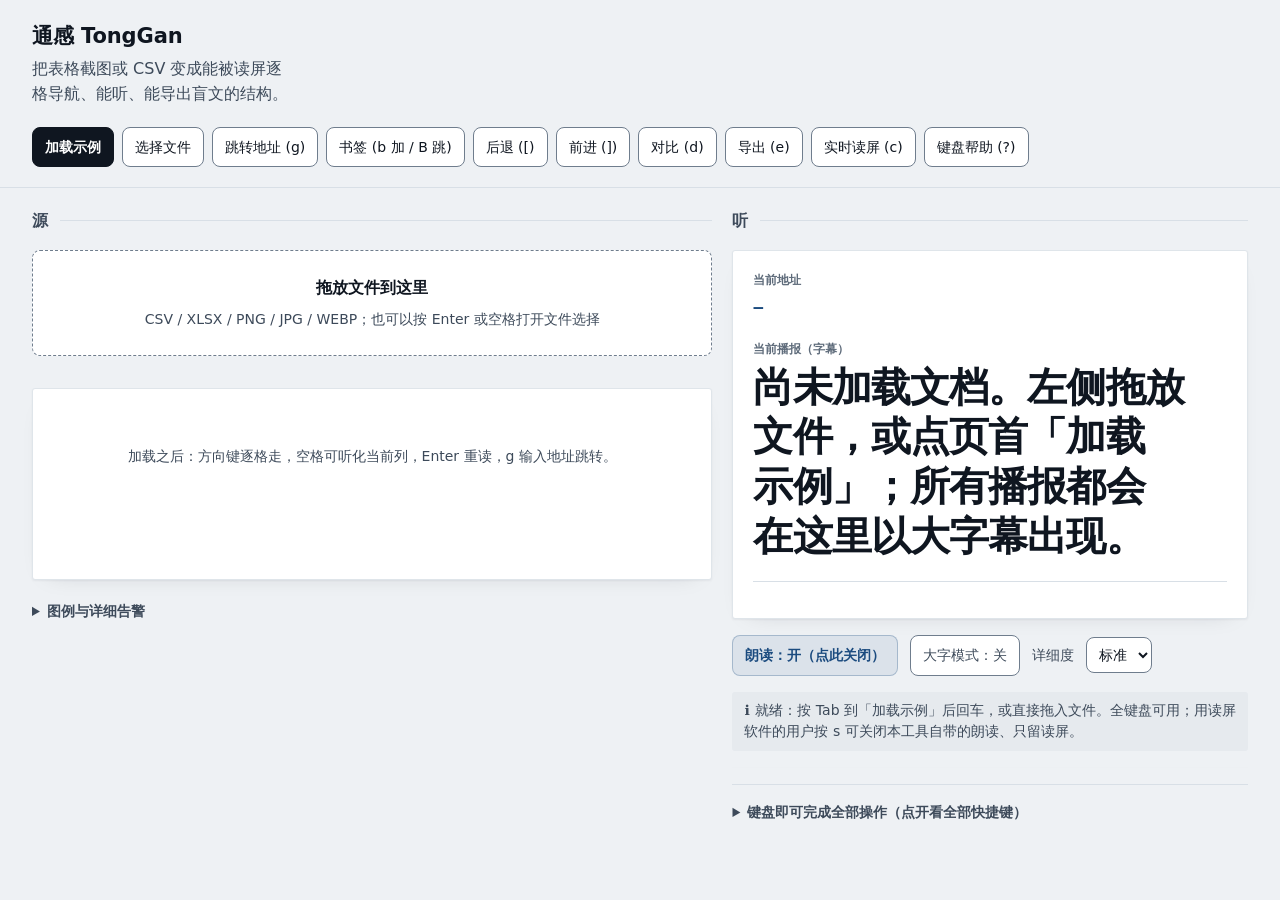
==== index.html @ d9f2e625 "Upgrade TongGan: find, frame guard, braille width, CSV, rate, scanned-PDF OCR" ====
<!doctype html>
<!-- translate="no"：界面文案是产品语言的一部分，机翻会毁掉「表头」「值」这些术语，
     而且浏览器翻译条会挡住界面（录屏时尤其明显）。这是刻意的决定，不是疏忽。 -->
<html lang="zh-CN" translate="no">
  <head>
    <meta charset="utf-8" />
    <meta name="viewport" content="width=device-width, initial-scale=1" />
    <title>通感 TongGan — 非文本信息的无障碍引擎</title>
    <meta
      name="description"
      content="一张表格截图进去，一个能被读屏逐格导航、能听、能导出盲文的结构化表格出来。"
    />
    <!-- PWA：可安装 + 离线。manifest 与图标都在 public/ 下（构建时被原样复制到 dist 根），
         相对路径 "./" 在子路径托管下也对。manifest 里不引用任何外部 URL：装到桌面后
         断网也要能画出图标。离线能力的诚实边界（dev 下 SW 不生效、首次访问必须联网一次、
         能否安装取决于浏览器支持）写在 public/manifest.webmanifest 的 _boundary 与
         src/app/offline.ts 顶部。 -->
    <link rel="manifest" href="./manifest.webmanifest" />
    <link rel="icon" href="./icon.svg" type="image/svg+xml" />
    <meta name="theme-color" content="#0b1020" />
    <script type="module" crossorigin src="./assets/index-C-oqIFwq.js"></script>
    <link rel="stylesheet" crossorigin href="./assets/index-DS9nClXr.css">
  </head>
  <body>
    <!-- 跳过链接由应用自己注入（带焦点管理与 data-testid）；
         这里不再放一份静态的，否则页面上会出现两个一样的「跳到主内容」。 -->
    <!-- 挂载点保持「裸 div」：不给它 aria-label。产品名已由页眉里的 <h1>通感 TongGan</h1>
         承担（在 banner landmark 内），而给一个普通 div 起名字会让 axe 的 region 规则
         判定「有一块被命名的内容不在任何 landmark 里」——实测这是全站唯一一条该规则违规。
         页面名由 <title> 提供，二者都不缺。 -->
    <div id="app">
      <noscript>本工具需要 JavaScript 才能运行。</noscript>
    </div>
  </body>
</html>
---- assets/index-DS9nClXr.css ----
:root{color-scheme:light dark;--paper: #eef1f4;--sheet: #ffffff;--sheet-edge: #dfe5ea;--sunken: #e6eaee;--ink: #0f1620;--ink-2: #3d4a5a;--ink-3: #5f6c7b;--ink-invert: #ffffff;--rule: #d8dfe6;--rule-2: #6f7d8d;--cursor: #1b4b7f;--cursor-on: #ffffff;--cursor-wash: rgba(27, 75, 127, .085);--cursor-edge: rgba(27, 75, 127, .28);--ok: #2e6a4e;--warn: #8a5a12;--bad: #8e2f2f;--ok-wash: rgba(46, 106, 78, .09);--warn-wash: rgba(138, 90, 18, .1);--bad-wash: rgba(142, 47, 47, .09);--focus: #1b4b7f;--shadow-sheet: 0 1px 2px rgba(15, 22, 32, .05), 0 8px 24px -18px rgba(15, 22, 32, .22);--shadow-dialog: 0 24px 64px -24px rgba(15, 22, 32, .42);--t-xs: .75rem;--t-sm: .875rem;--t-base: 1rem;--t-lg: 1.3125rem;--t-hero: 2.5rem;--t-hero-lg: 3.25rem;--s1: .25rem;--s2: .5rem;--s3: .75rem;--s4: 1rem;--s5: 1.25rem;--s6: 1.5rem;--s8: 2rem;--r-sheet: 3px;--r-panel: 8px;--r-control: 8px;--r-mark: 3px;--sans: "Segoe UI Variable Text", "Segoe UI", system-ui, -apple-system, "Noto Sans SC", "Source Han Sans SC", "PingFang SC", "Microsoft YaHei", sans-serif;--mono: ui-monospace, "Cascadia Mono", "Cascadia Code", Consolas, "Noto Sans Mono CJK SC", monospace}@media(prefers-color-scheme:dark){:root{--paper: #10151b;--sheet: #171e26;--sheet-edge: #26313d;--sunken: #0c1116;--ink: #e9eef4;--ink-2: #a5b2c0;--ink-3: #7e8b98;--ink-invert: #0f1620;--rule: #26313d;--rule-2: #5c6d7e;--cursor: #74a9dd;--cursor-on: #0f1620;--cursor-wash: rgba(116, 169, 221, .16);--cursor-edge: rgba(116, 169, 221, .4);--ok: #85bd9f;--warn: #d9aa63;--bad: #e2908e;--ok-wash: rgba(133, 189, 159, .14);--warn-wash: rgba(217, 170, 99, .14);--bad-wash: rgba(226, 144, 142, .14);--focus: #8cc0f0;--shadow-sheet: 0 1px 2px rgba(0, 0, 0, .4), 0 8px 24px -18px rgba(0, 0, 0, .7);--shadow-dialog: 0 24px 64px -24px rgba(0, 0, 0, .8)}}*,*:before,*:after{box-sizing:border-box}html{font-size:100%}@media(prefers-reduced-motion:reduce){*,*:before,*:after{animation-duration:.01ms!important;animation-iteration-count:1!important;transition-duration:.01ms!important;scroll-behavior:auto!important}}body{margin:0;background:var(--paper);color:var(--ink);font-family:var(--sans);font-size:var(--t-base);line-height:1.6;-webkit-font-smoothing:antialiased;text-rendering:optimizeLegibility}[hidden]{display:none!important}:focus-visible{outline:2px solid var(--focus);outline-offset:2px;border-radius:var(--r-mark)}[tabindex="-1"]:focus,[tabindex="-1"]:focus-visible{outline:none}.skip-link{position:absolute;top:0;left:0;z-index:100;transform:translateY(-140%);background:var(--cursor);color:#fff;padding:var(--s2) var(--s4);border-radius:0 0 var(--r-control) 0;font-weight:600;text-decoration:none}.skip-link:focus{transform:translateY(0)}#app{min-height:100%}.tg-shell{min-height:100vh;display:flex;flex-direction:column;font-size:var(--t-base)}.app-header{display:flex;align-items:flex-start;justify-content:space-between;gap:var(--s5) var(--s8);flex-wrap:wrap;padding:var(--s6) var(--s8) var(--s5);border-bottom:1px solid var(--rule)}.app-brand{flex:1 1 24rem;min-width:16rem}.app-title{margin:0;font-size:var(--t-lg);font-weight:600;letter-spacing:-.005em;line-height:1.2}.app-subtitle{margin:var(--s2) 0 0;max-width:34ch;color:var(--ink-2);font-size:var(--t-base);line-height:1.55;text-wrap:balance}.toolbar{display:flex;flex-wrap:wrap;gap:var(--s2);justify-content:flex-end;flex:0 1 auto}.btn{appearance:none;font:inherit;font-size:var(--t-sm);font-weight:500;color:var(--ink);background:var(--sheet);border:1px solid var(--rule-2);border-radius:var(--r-control);padding:var(--s2) var(--s3);min-height:2.25rem;cursor:pointer;transition:background .12s ease,border-color .12s ease,color .12s ease}.btn:hover{background:var(--sunken)}.btn:disabled{color:var(--ink-3);background:var(--sunken);border-color:var(--rule);cursor:progress}.btn--primary{background:var(--ink);color:var(--ink-invert);border-color:var(--ink);font-weight:600}.btn--primary:hover{background:var(--ink-2);border-color:var(--ink-2)}.btn--ghost{background:transparent;border-color:transparent;color:var(--ink-2)}.btn--ghost:hover{background:var(--sunken);color:var(--ink)}.btn--toggle[aria-pressed=true]{background:var(--cursor-wash);border-color:var(--cursor-edge);color:var(--cursor);font-weight:600}.btn--toggle[aria-pressed=false]{color:var(--ink-2)}.app-main{flex:1;display:grid;grid-template-columns:minmax(0,1.32fr) minmax(23rem,1fr);gap:var(--s5);padding:var(--s5) var(--s8) var(--s8);align-items:start;min-height:0}@media(max-width:1080px){.app-main{grid-template-columns:minmax(0,1fr)}}@media(pointer:coarse){.btn,.level-select,.text-input,.export-item button{min-height:2.75rem}.btn{padding-inline:var(--s4)}.data-table th,.data-table td{padding-block:.55rem}}@media(max-width:640px){.table-wrap,.source-table-wrap{overflow-x:auto;-webkit-overflow-scrolling:touch}.data-table{min-width:30rem}.data-table th,.data-table td{padding-inline:var(--s2)}}@media(max-width:480px){.app-header{padding:var(--s4) var(--s4) var(--s3)}.toolbar{justify-content:flex-start;gap:var(--s1) var(--s2)}.btn{font-size:var(--t-sm);padding-inline:var(--s3)}.app-main{padding:var(--s3) var(--s4) var(--s5)}.current-speech{font-size:1.5rem}}.pane{display:flex;flex-direction:column;gap:var(--s4);min-width:0}.pane-title{margin:0;font-size:var(--t-base);font-weight:600;color:var(--ink-2);display:flex;align-items:center;gap:var(--s3)}.pane-title:after{content:"";flex:1;height:1px;background:var(--rule)}.dropzone{border:1px dashed var(--rule-2);border-radius:var(--r-panel);background:var(--sheet);padding:var(--s6) var(--s5);text-align:center;cursor:pointer;transition:border-color .12s ease,background .12s ease}.dropzone:hover,.dropzone:focus-visible{border-color:var(--cursor);background:var(--cursor-wash)}.dropzone.is-dragging{border-style:solid;border-color:var(--cursor);background:var(--cursor-wash)}.dropzone.is-busy{cursor:progress}.dropzone-title{display:block;margin:0;font-size:var(--t-base);font-weight:600}.dropzone-hint{display:block;margin:var(--s2) 0 0;font-size:var(--t-sm);color:var(--ink-2)}.file-input{position:absolute;width:1px;height:1px;padding:0;margin:-1px;overflow:hidden;clip:rect(0 0 0 0);white-space:nowrap;border:0}.progress{display:flex;align-items:center;gap:var(--s3)}.progress progress{flex:1;height:.5rem;accent-color:var(--cursor)}.progress-text{font-size:var(--t-sm);color:var(--ink-2);font-variant-numeric:tabular-nums}.doc-meta{display:flex;flex-direction:column;align-items:flex-start;gap:var(--s2)}.doc-title{margin:0;font-size:var(--t-lg);font-weight:600;max-width:44ch}.doc-facts{margin:0;display:flex;flex-wrap:wrap;gap:var(--s2) var(--s4);font-size:var(--t-sm);color:var(--ink-2);font-variant-numeric:tabular-nums}.badges{display:flex;flex-wrap:wrap;gap:var(--s2)}.badge{display:inline-flex;align-items:center;gap:.35em;font-size:var(--t-sm);font-weight:500;color:var(--ink-2);background:var(--sunken);border-radius:var(--r-mark);padding:.1rem var(--s2);font-variant-numeric:tabular-nums}.badge--ok{color:var(--ok);background:var(--ok-wash)}.badge--warn{color:var(--warn);background:var(--warn-wash)}.badge--bad{color:var(--bad);background:var(--bad-wash)}.source-canvas--empty{background:transparent;border-color:transparent;box-shadow:none;padding:0;min-height:0;text-align:center}.source-canvas{background:var(--sheet);border:1px solid var(--sheet-edge);border-radius:var(--r-sheet);box-shadow:var(--shadow-sheet);padding:var(--s4);min-height:12rem;overflow:auto}.table-wrap,.source-table-wrap{overflow:auto}.table-caption{margin:0 0 var(--s3);font-size:var(--t-sm);color:var(--ink-2);text-align:left}.data-table tbody tr{content-visibility:auto;contain-intrinsic-size:auto 2.75rem}.data-table{border-collapse:collapse;font-size:var(--t-base);font-variant-numeric:tabular-nums;width:100%;white-space:nowrap}.data-table th,.data-table td{border-bottom:1px solid var(--rule);padding:.4rem var(--s3);text-align:left;vertical-align:baseline;line-height:1.45}.data-table tbody td,.data-table thead th+th{text-align:right}.data-table thead th{color:var(--ink-2);font-weight:600;border-bottom:1px solid var(--rule-2)}.data-table tr.is-current-row>th,.data-table tr.is-current-row>td{background:var(--cursor-wash)}.data-table th.is-current,.data-table td.is-current{background:var(--cursor);color:var(--cursor-on);font-weight:600}.data-table th.is-current .cell-value,.data-table td.is-current .cell-value,.data-table th.is-current .cell-marker,.data-table td.is-current .cell-marker,.data-table th.is-current .cell-cursor,.data-table td.is-current .cell-cursor{color:var(--cursor-on)}.is-lowconf{text-decoration:underline;text-decoration-style:dashed;text-decoration-color:var(--warn);text-decoration-thickness:1px;text-underline-offset:.22em}.cell-empty{color:var(--ink-3);font-style:italic;font-size:var(--t-xs)}.cell-value{font-weight:inherit}.cell-marker{margin-right:.3em;font-weight:500;color:var(--ink-2)}.cell-cursor,.root-cursor{margin-right:.35em;color:var(--cursor)}.current-note{align-self:stretch;display:flex;flex-wrap:wrap;align-items:baseline;gap:var(--s1) var(--s3);padding:var(--s2) var(--s3);border-left:2px solid var(--cursor);background:var(--cursor-wash);border-radius:0 var(--r-mark) var(--r-mark) 0;font-variant-numeric:tabular-nums}.note-item--lead{font-family:var(--mono);color:var(--ink)}.image-stage{display:block;margin:0;max-width:100%}.image-frame{position:relative;display:block;max-width:100%}.source-image{display:block;width:100%;height:auto;border-radius:var(--r-mark)}.image-stage .legend{margin:var(--s3) 0 0;line-height:1.7}.image-placeholder{padding:var(--s8);text-align:center;color:var(--ink-3)}.bbox-layer{position:absolute;inset:0;pointer-events:none}.bbox{position:absolute;border:1px dashed var(--rule-2);border-radius:1px}.bbox--unknown{border:1px dashed var(--ink-3);background-image:repeating-linear-gradient(45deg,transparent 0 4px,rgba(120,132,143,.28) 4px 5px)}.bbox--current{border:2px solid var(--cursor);background:var(--cursor-wash)}.bbox-label{position:absolute;top:0;left:0;transform:translateY(-100%);line-height:1.5;font-family:var(--mono);font-size:var(--t-xs);background:var(--ink);color:var(--ink-invert);padding:.05rem var(--s2);border-radius:var(--r-mark) var(--r-mark) 0 0;white-space:nowrap}.bbox-label--current{background:var(--cursor);color:var(--cursor-on)}.source-notes{font-size:var(--t-sm);color:var(--ink-2)}.source-notes>summary,.kbd-bar>summary{cursor:pointer;font-size:var(--t-sm);font-weight:600;color:var(--ink-2);padding:var(--s1) 0}.source-notes>summary:hover,.kbd-bar>summary:hover{color:var(--ink)}.notes-title{margin:var(--s3) 0 var(--s2);font-size:var(--t-sm);font-weight:600;color:var(--ink-2)}.legend{margin:0 0 var(--s3);display:flex;flex-wrap:wrap;gap:var(--s1) var(--s4);color:var(--ink-2);line-height:1.8}.legend>span{display:inline-flex;align-items:baseline;gap:.35em}.warn-list,.unknown-list{margin:0 0 var(--s3);padding-left:var(--s5);display:flex;flex-direction:column;gap:var(--s1)}.warn-list li,.unknown-list li{line-height:1.55}.unknown-block{margin:0 0 var(--s3);padding:var(--s2) var(--s3);border-left:2px solid var(--ink-3);background:var(--sunken);border-radius:0 var(--r-mark) var(--r-mark) 0}.now-card{display:flex;flex-direction:column;gap:var(--s1);background:var(--sheet);border:1px solid var(--sheet-edge);border-radius:var(--r-sheet);box-shadow:var(--shadow-sheet);padding:var(--s5) var(--s5) var(--s6)}.field-label{margin:var(--s4) 0 0;font-size:var(--t-xs);font-weight:600;color:var(--ink-3)}.field-label:first-child{margin-top:0}.address{margin:0;font-family:var(--mono);font-size:var(--t-base);font-weight:600;color:var(--cursor);letter-spacing:.01em;word-break:break-all}.current-speech{margin:0;font-size:var(--t-hero);font-weight:600;line-height:1.24;letter-spacing:-.022em;text-wrap:balance}.current-note{margin:var(--s2) 0 0;font-size:var(--t-sm);color:var(--ink-2);padding-left:var(--s3);border-left:2px solid var(--rule-2)}.node-meta{display:flex;flex-wrap:wrap;gap:var(--s2);margin-top:var(--s4);padding-top:var(--s3);border-top:1px solid var(--rule)}.listen-controls{display:flex;flex-wrap:wrap;align-items:center;gap:var(--s2) var(--s3)}.level-label{display:inline-flex;align-items:center;gap:var(--s2);font-size:var(--t-sm);color:var(--ink-2)}.level-select{font:inherit;font-size:var(--t-sm);color:var(--ink);background:var(--sheet);border:1px solid var(--rule-2);border-radius:var(--r-control);padding:.35rem var(--s2);min-height:2.25rem}.status-line{margin:0;font-size:var(--t-sm);color:var(--ink-2);line-height:1.55;padding:var(--s2) var(--s3);border-radius:var(--r-mark)}.status-glyph{margin-right:.4em}.status-line--ok{background:var(--ok-wash);color:var(--ok)}.status-line--warn{background:var(--warn-wash);color:var(--warn)}.status-line--error{background:var(--bad-wash);color:var(--bad)}.status-line--info{background:var(--sunken);color:var(--ink-2)}.sonify-bars{display:flex;align-items:flex-end;gap:3px;height:3.5rem;padding:var(--s2) var(--s3);border:1px solid var(--rule);border-radius:var(--r-mark);background:var(--sunken)}.sonify-bars[hidden]{display:none!important}.sonify-bar{flex:1 1 0;min-width:2px;max-width:1.25rem;background:var(--cursor);border-radius:1px 1px 0 0}.speech-log{max-height:22rem;overflow:auto;border-top:1px solid var(--rule);mask-image:linear-gradient(to bottom,transparent 0,#000 1.25rem)}.speech-log-list{list-style:none;margin:0;padding:0;display:flex;flex-direction:column}.speech-log-list li{display:grid;grid-template-columns:1.5rem minmax(0,1fr);column-gap:var(--s2);padding:var(--s3) 0;border-bottom:1px solid var(--rule);font-size:var(--t-sm);line-height:1.6}.log-glyph{color:var(--ink-3);font-family:var(--mono);text-align:center}.log-address{grid-column:2;font-family:var(--mono);font-size:var(--t-xs);color:var(--ink-3);word-break:break-all}.log-text{grid-column:2;color:var(--ink-2)}.kbd-bar{font-size:var(--t-sm);color:var(--ink-2);border-top:1px solid var(--rule);padding-top:var(--s3)}.kbd-title{margin:0;font-size:var(--t-sm);font-weight:600}.kbd-list{list-style:none;margin:var(--s3) 0 0;padding:0;display:grid;grid-template-columns:repeat(auto-fill,minmax(15rem,1fr));gap:var(--s2) var(--s4)}.kbd-list li{display:flex;align-items:baseline;gap:var(--s2)}.kbd{font-family:var(--mono);font-size:var(--t-xs);color:var(--ink);background:var(--sunken);border:1px solid var(--rule);border-radius:var(--r-mark);padding:.05rem .35rem;white-space:nowrap}.kbd-desc{color:var(--ink-2)}.empty-state{padding:var(--s8) var(--s4);text-align:center;color:var(--ink-2)}.empty-title{margin:0;font-size:var(--t-base);font-weight:600;color:var(--ink)}.empty-hint,.hint{margin:var(--s2) 0 0;font-size:var(--t-sm);color:var(--ink-2)}.dialog-layer{position:fixed;inset:0;z-index:60;display:grid;place-items:center;padding:var(--s5)}.dialog-layer[hidden]{display:none!important}.dialog-backdrop{position:absolute;inset:0;background:#0f16206b}.dialog-panel{position:relative;width:min(34rem,100%);max-height:82vh;overflow:auto;background:var(--sheet);border:1px solid var(--sheet-edge);border-radius:var(--r-panel);box-shadow:var(--shadow-dialog);padding:var(--s5)}.dialog-head{display:flex;align-items:baseline;justify-content:space-between;gap:var(--s4)}.dialog-title{margin:0;font-size:var(--t-lg);font-weight:600}.dialog-desc{margin:var(--s2) 0 0;font-size:var(--t-sm);color:var(--ink-2)}.dialog-body{margin-top:var(--s4)}.dialog-actions{display:flex;gap:var(--s2);justify-content:flex-end;margin-top:var(--s5)}.dialog-form{display:flex;flex-direction:column;gap:var(--s2)}.text-input{font-family:var(--mono);font-size:var(--t-base);color:var(--ink);background:var(--paper);border:1px solid var(--rule-2);border-radius:var(--r-control);padding:var(--s2) var(--s3);min-height:2.5rem;width:100%}.text-input:focus-visible{border-color:var(--cursor)}.text-input[aria-invalid=true]{border-color:var(--bad)}.form-error{margin:0;font-size:var(--t-sm);color:var(--bad)}.export-list{list-style:none;margin:0;padding:0;display:flex;flex-direction:column}.export-item{border-top:1px solid var(--rule)}.export-item:first-child{border-top:0}.export-item button{appearance:none;font:inherit;width:100%;text-align:left;background:transparent;border:0;border-radius:var(--r-control);padding:var(--s3);cursor:pointer;display:flex;flex-direction:column;gap:var(--s1)}.export-item button:hover{background:var(--cursor-wash)}.export-label{font-size:var(--t-base);font-weight:600;color:var(--ink)}.export-desc{font-size:var(--t-sm);color:var(--ink-2);line-height:1.5}.braille-width{margin:0 0 var(--s3);padding:var(--s2) var(--s3) var(--s3);border:1px solid var(--rule);border-radius:var(--r-control)}.braille-width legend{font-size:var(--t-sm);color:var(--ink-2);padding-inline:var(--s1)}.braille-width-option{display:inline-flex;align-items:center;gap:var(--s2);margin-right:var(--s4);min-height:2.75rem;font-size:var(--t-base);color:var(--ink);cursor:pointer}.braille-width-option input{inline-size:1.15rem;block-size:1.15rem;accent-color:var(--accent)}.help-list{margin:0;padding-left:var(--s5);display:flex;flex-direction:column;gap:var(--s2);font-size:var(--t-sm);color:var(--ink-2);line-height:1.6}.node-tree{font-family:var(--mono);font-size:var(--t-sm);line-height:1.7}.tree-line{display:flex;gap:var(--s2)}.tree-address{color:var(--ink-3)}.tree-role{color:var(--ink-2)}.tree-cursor{color:var(--cursor)}@media(forced-colors:active){.data-table th.is-current,.data-table td.is-current{background:Highlight;color:HighlightText;outline:2px solid HighlightText;outline-offset:-2px}.source-table tr.is-current-row>th,.source-table tr.is-current-row>td{background:transparent}.bbox--current{border-color:Highlight}.btn,.level-select,.text-input{border:1px solid ButtonBorder}.is-lowconf{text-decoration-style:solid}}@media(prefers-contrast:more){:root{--ink-2: var(--ink);--ink-3: var(--ink);--rule-2: var(--ink-2)}:focus-visible{outline-width:3px}.current-speech{font-weight:700}}.tg-shell--large{--s2: .625rem;--s3: .9375rem;--s4: 1.25rem;--s5: 1.5625rem;--s6: 1.875rem;--s8: 2.5rem}.tg-shell--large .current-speech{font-size:var(--t-hero-lg);max-width:34ch}@media print{.app-header,.dropzone,.listen-controls,.kbd-bar,.dialog-layer,.source-notes{display:none!important}body{background:#fff}.app-main{padding:0}.source-canvas,.now-card{border:0;box-shadow:none}}.screen-panel{position:fixed;right:1rem;bottom:1rem;z-index:40;width:min(420px,calc(100vw - 2rem));display:grid;gap:.5rem;padding:.6rem .7rem;border-radius:12px;border:1px solid #2b3a4d;background:#141c26;color:#eaf1fb;box-shadow:0 10px 30px #00000073}.screen-head{display:flex;align-items:center;gap:.4rem}.screen-title{flex:1;font-weight:700}.screen-body{display:grid;gap:.5rem}.screen-stage{position:relative;background:#0a0f16;border-radius:8px;overflow:hidden;touch-action:none;cursor:crosshair}.screen-video{display:block;width:100%;max-height:46vh;object-fit:contain}.screen-selector{position:absolute;outline:2px solid #63b3ff;background:#63b3ff2e;pointer-events:none}.screen-actions{display:flex;flex-wrap:wrap;gap:.35rem}.screen-hint,.screen-status,.screen-frames{font-size:.85rem;line-height:1.4;color:#b9c7da}.screen-status[data-tone=warn]{color:#ffd479}.screen-status[data-tone=error]{color:#ff9a9a}.screen-status[data-tone=ok]{color:#8ee6a8}.screen-footer{display:flex;justify-content:space-between;gap:.5rem}.screen-caption{font-size:1rem;line-height:1.5;padding:.4rem .5rem;border-radius:8px;background:#0e141c;border:1px solid #24313f;max-height:9rem;overflow:auto}.screen-caption--pip{border:0;background:transparent;font-size:1.15em;max-height:none}.screen-panel--collapsed .screen-caption{max-height:4.5rem}@media(max-width:640px){.screen-panel{right:.5rem;left:.5rem;width:auto}.screen-video{max-height:32vh}}
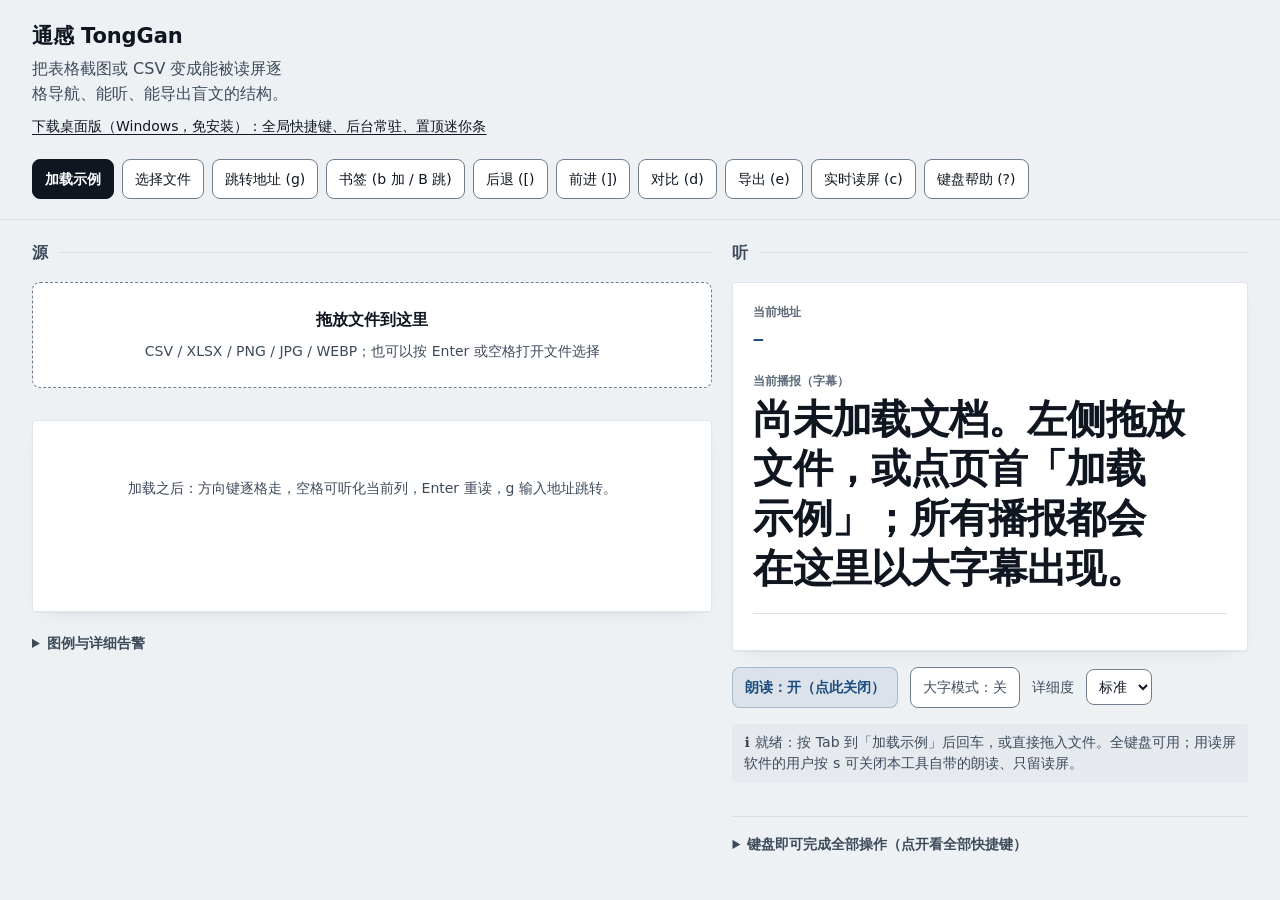
==== commit bb71bc36: "Add desktop zip (package AFTER every vite build; integration-gate's build wipes it)" ====
--- a/index.html
+++ b/index.html
@@ -19,8 +19,8 @@
     <link rel="manifest" href="./manifest.webmanifest" />
     <link rel="icon" href="./icon.svg" type="image/svg+xml" />
     <meta name="theme-color" content="#0b1020" />
-    <script type="module" crossorigin src="./assets/index-C-oqIFwq.js"></script>
-    <link rel="stylesheet" crossorigin href="./assets/index-DS9nClXr.css">
+    <script type="module" crossorigin src="./assets/index-Regpsj5F.js"></script>
+    <link rel="stylesheet" crossorigin href="./assets/index-Deu2WLwD.css">
   </head>
   <body>
     <!-- 跳过链接由应用自己注入（带焦点管理与 data-testid）；
--- a/assets/index-Deu2WLwD.css
+++ b/assets/index-Deu2WLwD.css
@@ -0,0 +1 @@
+:root{color-scheme:light dark;--paper: #eef1f4;--sheet: #ffffff;--sheet-edge: #dfe5ea;--sunken: #e6eaee;--ink: #0f1620;--ink-2: #3d4a5a;--ink-3: #5f6c7b;--ink-invert: #ffffff;--rule: #d8dfe6;--rule-2: #6f7d8d;--cursor: #1b4b7f;--cursor-on: #ffffff;--cursor-wash: rgba(27, 75, 127, .085);--cursor-edge: rgba(27, 75, 127, .28);--ok: #2e6a4e;--warn: #8a5a12;--bad: #8e2f2f;--ok-wash: rgba(46, 106, 78, .09);--warn-wash: rgba(138, 90, 18, .1);--bad-wash: rgba(142, 47, 47, .09);--focus: #1b4b7f;--shadow-sheet: 0 1px 2px rgba(15, 22, 32, .05), 0 8px 24px -18px rgba(15, 22, 32, .22);--shadow-dialog: 0 24px 64px -24px rgba(15, 22, 32, .42);--t-xs: .75rem;--t-sm: .875rem;--t-base: 1rem;--t-lg: 1.3125rem;--t-hero: 2.5rem;--t-hero-lg: 3.25rem;--s1: .25rem;--s2: .5rem;--s3: .75rem;--s4: 1rem;--s5: 1.25rem;--s6: 1.5rem;--s8: 2rem;--r-sheet: 3px;--r-panel: 8px;--r-control: 8px;--r-mark: 3px;--sans: "Segoe UI Variable Text", "Segoe UI", system-ui, -apple-system, "Noto Sans SC", "Source Han Sans SC", "PingFang SC", "Microsoft YaHei", sans-serif;--mono: ui-monospace, "Cascadia Mono", "Cascadia Code", Consolas, "Noto Sans Mono CJK SC", monospace}@media(prefers-color-scheme:dark){:root{--paper: #10151b;--sheet: #171e26;--sheet-edge: #26313d;--sunken: #0c1116;--ink: #e9eef4;--ink-2: #a5b2c0;--ink-3: #7e8b98;--ink-invert: #0f1620;--rule: #26313d;--rule-2: #5c6d7e;--cursor: #74a9dd;--cursor-on: #0f1620;--cursor-wash: rgba(116, 169, 221, .16);--cursor-edge: rgba(116, 169, 221, .4);--ok: #85bd9f;--warn: #d9aa63;--bad: #e2908e;--ok-wash: rgba(133, 189, 159, .14);--warn-wash: rgba(217, 170, 99, .14);--bad-wash: rgba(226, 144, 142, .14);--focus: #8cc0f0;--shadow-sheet: 0 1px 2px rgba(0, 0, 0, .4), 0 8px 24px -18px rgba(0, 0, 0, .7);--shadow-dialog: 0 24px 64px -24px rgba(0, 0, 0, .8)}}*,*:before,*:after{box-sizing:border-box}html{font-size:100%}@media(prefers-reduced-motion:reduce){*,*:before,*:after{animation-duration:.01ms!important;animation-iteration-count:1!important;transition-duration:.01ms!important;scroll-behavior:auto!important}}body{margin:0;background:var(--paper);color:var(--ink);font-family:var(--sans);font-size:var(--t-base);line-height:1.6;-webkit-font-smoothing:antialiased;text-rendering:optimizeLegibility}[hidden]{display:none!important}:focus-visible{outline:2px solid var(--focus);outline-offset:2px;border-radius:var(--r-mark)}[tabindex="-1"]:focus,[tabindex="-1"]:focus-visible{outline:none}.skip-link{position:absolute;top:0;left:0;z-index:100;transform:translateY(-140%);background:var(--cursor);color:#fff;padding:var(--s2) var(--s4);border-radius:0 0 var(--r-control) 0;font-weight:600;text-decoration:none}.skip-link:focus{transform:translateY(0)}#app{min-height:100%}.tg-shell{min-height:100vh;display:flex;flex-direction:column;font-size:var(--t-base)}.app-header{display:flex;align-items:flex-start;justify-content:space-between;gap:var(--s5) var(--s8);flex-wrap:wrap;padding:var(--s6) var(--s8) var(--s5);border-bottom:1px solid var(--rule)}.app-brand{flex:1 1 24rem;min-width:16rem}.app-title{margin:0;font-size:var(--t-lg);font-weight:600;letter-spacing:-.005em;line-height:1.2}.app-subtitle{margin:var(--s2) 0 0;max-width:34ch;color:var(--ink-2);font-size:var(--t-base);line-height:1.55;text-wrap:balance}.toolbar{display:flex;flex-wrap:wrap;gap:var(--s2);justify-content:flex-end;flex:0 1 auto}.btn{appearance:none;font:inherit;font-size:var(--t-sm);font-weight:500;color:var(--ink);background:var(--sheet);border:1px solid var(--rule-2);border-radius:var(--r-control);padding:var(--s2) var(--s3);min-height:2.25rem;cursor:pointer;transition:background .12s ease,border-color .12s ease,color .12s ease}.btn:hover{background:var(--sunken)}.btn:disabled{color:var(--ink-3);background:var(--sunken);border-color:var(--rule);cursor:progress}.btn--primary{background:var(--ink);color:var(--ink-invert);border-color:var(--ink);font-weight:600}.btn--primary:hover{background:var(--ink-2);border-color:var(--ink-2)}.btn--ghost{background:transparent;border-color:transparent;color:var(--ink-2)}.btn--ghost:hover{background:var(--sunken);color:var(--ink)}.btn--toggle[aria-pressed=true]{background:var(--cursor-wash);border-color:var(--cursor-edge);color:var(--cursor);font-weight:600}.btn--toggle[aria-pressed=false]{color:var(--ink-2)}.app-main{flex:1;display:grid;grid-template-columns:minmax(0,1.32fr) minmax(23rem,1fr);gap:var(--s5);padding:var(--s5) var(--s8) var(--s8);align-items:start;min-height:0}@media(max-width:1080px){.app-main{grid-template-columns:minmax(0,1fr)}}@media(pointer:coarse){.btn,.level-select,.text-input,.export-item button{min-height:2.75rem}.btn{padding-inline:var(--s4)}.data-table th,.data-table td{padding-block:.55rem}}@media(max-width:640px){.table-wrap,.source-table-wrap{overflow-x:auto;-webkit-overflow-scrolling:touch}.data-table{min-width:30rem}.data-table th,.data-table td{padding-inline:var(--s2)}}@media(max-width:480px){.app-header{padding:var(--s4) var(--s4) var(--s3)}.toolbar{justify-content:flex-start;gap:var(--s1) var(--s2)}.btn{font-size:var(--t-sm);padding-inline:var(--s3)}.app-main{padding:var(--s3) var(--s4) var(--s5)}.current-speech{font-size:1.5rem}}.pane{display:flex;flex-direction:column;gap:var(--s4);min-width:0}.pane-title{margin:0;font-size:var(--t-base);font-weight:600;color:var(--ink-2);display:flex;align-items:center;gap:var(--s3)}.pane-title:after{content:"";flex:1;height:1px;background:var(--rule)}.dropzone{border:1px dashed var(--rule-2);border-radius:var(--r-panel);background:var(--sheet);padding:var(--s6) var(--s5);text-align:center;cursor:pointer;transition:border-color .12s ease,background .12s ease}.dropzone:hover,.dropzone:focus-visible{border-color:var(--cursor);background:var(--cursor-wash)}.dropzone.is-dragging{border-style:solid;border-color:var(--cursor);background:var(--cursor-wash)}.dropzone.is-busy{cursor:progress}.dropzone-title{display:block;margin:0;font-size:var(--t-base);font-weight:600}.dropzone-hint{display:block;margin:var(--s2) 0 0;font-size:var(--t-sm);color:var(--ink-2)}.file-input{position:absolute;width:1px;height:1px;padding:0;margin:-1px;overflow:hidden;clip:rect(0 0 0 0);white-space:nowrap;border:0}.progress{display:flex;align-items:center;gap:var(--s3)}.progress progress{flex:1;height:.5rem;accent-color:var(--cursor)}.progress-text{font-size:var(--t-sm);color:var(--ink-2);font-variant-numeric:tabular-nums}.doc-meta{display:flex;flex-direction:column;align-items:flex-start;gap:var(--s2)}.doc-title{margin:0;font-size:var(--t-lg);font-weight:600;max-width:44ch}.doc-facts{margin:0;display:flex;flex-wrap:wrap;gap:var(--s2) var(--s4);font-size:var(--t-sm);color:var(--ink-2);font-variant-numeric:tabular-nums}.badges{display:flex;flex-wrap:wrap;gap:var(--s2)}.badge{display:inline-flex;align-items:center;gap:.35em;font-size:var(--t-sm);font-weight:500;color:var(--ink-2);background:var(--sunken);border-radius:var(--r-mark);padding:.1rem var(--s2);font-variant-numeric:tabular-nums}.badge--ok{color:var(--ok);background:var(--ok-wash)}.badge--warn{color:var(--warn);background:var(--warn-wash)}.badge--bad{color:var(--bad);background:var(--bad-wash)}.source-canvas--empty{background:transparent;border-color:transparent;box-shadow:none;padding:0;min-height:0;text-align:center}.source-canvas{background:var(--sheet);border:1px solid var(--sheet-edge);border-radius:var(--r-sheet);box-shadow:var(--shadow-sheet);padding:var(--s4);min-height:12rem;overflow:auto}.table-wrap,.source-table-wrap{overflow:auto}.table-caption{margin:0 0 var(--s3);font-size:var(--t-sm);color:var(--ink-2);text-align:left}.data-table tbody tr{content-visibility:auto;contain-intrinsic-size:auto 2.75rem}.data-table{border-collapse:collapse;font-size:var(--t-base);font-variant-numeric:tabular-nums;width:100%;white-space:nowrap}.data-table th,.data-table td{border-bottom:1px solid var(--rule);padding:.4rem var(--s3);text-align:left;vertical-align:baseline;line-height:1.45}.data-table tbody td,.data-table thead th+th{text-align:right}.data-table thead th{color:var(--ink-2);font-weight:600;border-bottom:1px solid var(--rule-2)}.data-table tr.is-current-row>th,.data-table tr.is-current-row>td{background:var(--cursor-wash)}.data-table th.is-current,.data-table td.is-current{background:var(--cursor);color:var(--cursor-on);font-weight:600}.data-table th.is-current .cell-value,.data-table td.is-current .cell-value,.data-table th.is-current .cell-marker,.data-table td.is-current .cell-marker,.data-table th.is-current .cell-cursor,.data-table td.is-current .cell-cursor{color:var(--cursor-on)}.is-lowconf{text-decoration:underline;text-decoration-style:dashed;text-decoration-color:var(--warn);text-decoration-thickness:1px;text-underline-offset:.22em}.cell-empty{color:var(--ink-3);font-style:italic;font-size:var(--t-xs)}.cell-value{font-weight:inherit}.cell-marker{margin-right:.3em;font-weight:500;color:var(--ink-2)}.cell-cursor,.root-cursor{margin-right:.35em;color:var(--cursor)}.current-note{align-self:stretch;display:flex;flex-wrap:wrap;align-items:baseline;gap:var(--s1) var(--s3);padding:var(--s2) var(--s3);border-left:2px solid var(--cursor);background:var(--cursor-wash);border-radius:0 var(--r-mark) var(--r-mark) 0;font-variant-numeric:tabular-nums}.note-item--lead{font-family:var(--mono);color:var(--ink)}.image-stage{display:block;margin:0;max-width:100%}.image-frame{position:relative;display:block;max-width:100%}.source-image{display:block;width:100%;height:auto;border-radius:var(--r-mark)}.image-stage .legend{margin:var(--s3) 0 0;line-height:1.7}.image-placeholder{padding:var(--s8);text-align:center;color:var(--ink-3)}.bbox-layer{position:absolute;inset:0;pointer-events:none}.bbox{position:absolute;border:1px dashed var(--rule-2);border-radius:1px}.bbox--unknown{border:1px dashed var(--ink-3);background-image:repeating-linear-gradient(45deg,transparent 0 4px,rgba(120,132,143,.28) 4px 5px)}.bbox--current{border:2px solid var(--cursor);background:var(--cursor-wash)}.bbox-label{position:absolute;top:0;left:0;transform:translateY(-100%);line-height:1.5;font-family:var(--mono);font-size:var(--t-xs);background:var(--ink);color:var(--ink-invert);padding:.05rem var(--s2);border-radius:var(--r-mark) var(--r-mark) 0 0;white-space:nowrap}.bbox-label--current{background:var(--cursor);color:var(--cursor-on)}.source-notes{font-size:var(--t-sm);color:var(--ink-2)}.source-notes>summary,.kbd-bar>summary{cursor:pointer;font-size:var(--t-sm);font-weight:600;color:var(--ink-2);padding:var(--s1) 0}.source-notes>summary:hover,.kbd-bar>summary:hover{color:var(--ink)}.notes-title{margin:var(--s3) 0 var(--s2);font-size:var(--t-sm);font-weight:600;color:var(--ink-2)}.legend{margin:0 0 var(--s3);display:flex;flex-wrap:wrap;gap:var(--s1) var(--s4);color:var(--ink-2);line-height:1.8}.legend>span{display:inline-flex;align-items:baseline;gap:.35em}.warn-list,.unknown-list{margin:0 0 var(--s3);padding-left:var(--s5);display:flex;flex-direction:column;gap:var(--s1)}.warn-list li,.unknown-list li{line-height:1.55}.unknown-block{margin:0 0 var(--s3);padding:var(--s2) var(--s3);border-left:2px solid var(--ink-3);background:var(--sunken);border-radius:0 var(--r-mark) var(--r-mark) 0}.now-card{display:flex;flex-direction:column;gap:var(--s1);background:var(--sheet);border:1px solid var(--sheet-edge);border-radius:var(--r-sheet);box-shadow:var(--shadow-sheet);padding:var(--s5) var(--s5) var(--s6)}.field-label{margin:var(--s4) 0 0;font-size:var(--t-xs);font-weight:600;color:var(--ink-3)}.field-label:first-child{margin-top:0}.address{margin:0;font-family:var(--mono);font-size:var(--t-base);font-weight:600;color:var(--cursor);letter-spacing:.01em;word-break:break-all}.current-speech{margin:0;font-size:var(--t-hero);font-weight:600;line-height:1.24;letter-spacing:-.022em;text-wrap:balance}.current-note{margin:var(--s2) 0 0;font-size:var(--t-sm);color:var(--ink-2);padding-left:var(--s3);border-left:2px solid var(--rule-2)}.node-meta{display:flex;flex-wrap:wrap;gap:var(--s2);margin-top:var(--s4);padding-top:var(--s3);border-top:1px solid var(--rule)}.listen-controls{display:flex;flex-wrap:wrap;align-items:center;gap:var(--s2) var(--s3)}.level-label{display:inline-flex;align-items:center;gap:var(--s2);font-size:var(--t-sm);color:var(--ink-2)}.level-select{font:inherit;font-size:var(--t-sm);color:var(--ink);background:var(--sheet);border:1px solid var(--rule-2);border-radius:var(--r-control);padding:.35rem var(--s2);min-height:2.25rem}.status-line{margin:0;font-size:var(--t-sm);color:var(--ink-2);line-height:1.55;padding:var(--s2) var(--s3);border-radius:var(--r-mark)}.status-glyph{margin-right:.4em}.status-line--ok{background:var(--ok-wash);color:var(--ok)}.status-line--warn{background:var(--warn-wash);color:var(--warn)}.status-line--error{background:var(--bad-wash);color:var(--bad)}.status-line--info{background:var(--sunken);color:var(--ink-2)}.sonify-bars{display:flex;align-items:flex-end;gap:3px;height:3.5rem;padding:var(--s2) var(--s3);border:1px solid var(--rule);border-radius:var(--r-mark);background:var(--sunken)}.sonify-bars[hidden]{display:none!important}.sonify-bar{flex:1 1 0;min-width:2px;max-width:1.25rem;background:var(--cursor);border-radius:1px 1px 0 0}.speech-log{max-height:22rem;overflow:auto;border-top:1px solid var(--rule);mask-image:linear-gradient(to bottom,transparent 0,#000 1.25rem)}.speech-log-list{list-style:none;margin:0;padding:0;display:flex;flex-direction:column}.speech-log-list li{display:grid;grid-template-columns:1.5rem minmax(0,1fr);column-gap:var(--s2);padding:var(--s3) 0;border-bottom:1px solid var(--rule);font-size:var(--t-sm);line-height:1.6}.log-glyph{color:var(--ink-3);font-family:var(--mono);text-align:center}.log-address{grid-column:2;font-family:var(--mono);font-size:var(--t-xs);color:var(--ink-3);word-break:break-all}.log-text{grid-column:2;color:var(--ink-2)}.kbd-bar{font-size:var(--t-sm);color:var(--ink-2);border-top:1px solid var(--rule);padding-top:var(--s3)}.kbd-title{margin:0;font-size:var(--t-sm);font-weight:600}.kbd-list{list-style:none;margin:var(--s3) 0 0;padding:0;display:grid;grid-template-columns:repeat(auto-fill,minmax(15rem,1fr));gap:var(--s2) var(--s4)}.kbd-list li{display:flex;align-items:baseline;gap:var(--s2)}.kbd{font-family:var(--mono);font-size:var(--t-xs);color:var(--ink);background:var(--sunken);border:1px solid var(--rule);border-radius:var(--r-mark);padding:.05rem .35rem;white-space:nowrap}.kbd-desc{color:var(--ink-2)}.empty-state{padding:var(--s8) var(--s4);text-align:center;color:var(--ink-2)}.empty-title{margin:0;font-size:var(--t-base);font-weight:600;color:var(--ink)}.empty-hint,.hint{margin:var(--s2) 0 0;font-size:var(--t-sm);color:var(--ink-2)}.dialog-layer{position:fixed;inset:0;z-index:60;display:grid;place-items:center;padding:var(--s5)}.dialog-layer[hidden]{display:none!important}.dialog-backdrop{position:absolute;inset:0;background:#0f16206b}.dialog-panel{position:relative;width:min(34rem,100%);max-height:82vh;overflow:auto;background:var(--sheet);border:1px solid var(--sheet-edge);border-radius:var(--r-panel);box-shadow:var(--shadow-dialog);padding:var(--s5)}.dialog-head{display:flex;align-items:baseline;justify-content:space-between;gap:var(--s4)}.dialog-title{margin:0;font-size:var(--t-lg);font-weight:600}.dialog-desc{margin:var(--s2) 0 0;font-size:var(--t-sm);color:var(--ink-2)}.dialog-body{margin-top:var(--s4)}.dialog-actions{display:flex;gap:var(--s2);justify-content:flex-end;margin-top:var(--s5)}.dialog-form{display:flex;flex-direction:column;gap:var(--s2)}.text-input{font-family:var(--mono);font-size:var(--t-base);color:var(--ink);background:var(--paper);border:1px solid var(--rule-2);border-radius:var(--r-control);padding:var(--s2) var(--s3);min-height:2.5rem;width:100%}.text-input:focus-visible{border-color:var(--cursor)}.text-input[aria-invalid=true]{border-color:var(--bad)}.form-error{margin:0;font-size:var(--t-sm);color:var(--bad)}.export-list{list-style:none;margin:0;padding:0;display:flex;flex-direction:column}.export-item{border-top:1px solid var(--rule)}.export-item:first-child{border-top:0}.export-item button{appearance:none;font:inherit;width:100%;text-align:left;background:transparent;border:0;border-radius:var(--r-control);padding:var(--s3);cursor:pointer;display:flex;flex-direction:column;gap:var(--s1)}.export-item button:hover{background:var(--cursor-wash)}.export-label{font-size:var(--t-base);font-weight:600;color:var(--ink)}.export-desc{font-size:var(--t-sm);color:var(--ink-2);line-height:1.5}.braille-width{margin:0 0 var(--s3);padding:var(--s2) var(--s3) var(--s3);border:1px solid var(--rule);border-radius:var(--r-control)}.braille-width legend{font-size:var(--t-sm);color:var(--ink-2);padding-inline:var(--s1)}.braille-width-option{display:inline-flex;align-items:center;gap:var(--s2);margin-right:var(--s4);min-height:2.75rem;font-size:var(--t-base);color:var(--ink);cursor:pointer}.braille-width-option input{inline-size:1.15rem;block-size:1.15rem;accent-color:var(--accent)}.help-list{margin:0;padding-left:var(--s5);display:flex;flex-direction:column;gap:var(--s2);font-size:var(--t-sm);color:var(--ink-2);line-height:1.6}.node-tree{font-family:var(--mono);font-size:var(--t-sm);line-height:1.7}.tree-line{display:flex;gap:var(--s2)}.tree-address{color:var(--ink-3)}.tree-role{color:var(--ink-2)}.tree-cursor{color:var(--cursor)}@media(forced-colors:active){.data-table th.is-current,.data-table td.is-current{background:Highlight;color:HighlightText;outline:2px solid HighlightText;outline-offset:-2px}.source-table tr.is-current-row>th,.source-table tr.is-current-row>td{background:transparent}.bbox--current{border-color:Highlight}.btn,.level-select,.text-input{border:1px solid ButtonBorder}.is-lowconf{text-decoration-style:solid}}@media(prefers-contrast:more){:root{--ink-2: var(--ink);--ink-3: var(--ink);--rule-2: var(--ink-2)}:focus-visible{outline-width:3px}.current-speech{font-weight:700}}.tg-shell--large{--s2: .625rem;--s3: .9375rem;--s4: 1.25rem;--s5: 1.5625rem;--s6: 1.875rem;--s8: 2.5rem}.tg-shell--large .current-speech{font-size:var(--t-hero-lg);max-width:34ch}@media print{.app-header,.dropzone,.listen-controls,.kbd-bar,.dialog-layer,.source-notes{display:none!important}body{background:#fff}.app-main{padding:0}.source-canvas,.now-card{border:0;box-shadow:none}}.screen-panel{position:fixed;right:1rem;bottom:1rem;z-index:40;width:min(420px,calc(100vw - 2rem));display:grid;gap:.5rem;padding:.6rem .7rem;border-radius:12px;border:1px solid #2b3a4d;background:#141c26;color:#eaf1fb;box-shadow:0 10px 30px #00000073}.screen-head{display:flex;align-items:center;gap:.4rem}.screen-title{flex:1;font-weight:700}.screen-body{display:grid;gap:.5rem}.screen-stage{position:relative;background:#0a0f16;border-radius:8px;overflow:hidden;touch-action:none;cursor:crosshair}.screen-video{display:block;width:100%;max-height:46vh;object-fit:contain}.screen-selector{position:absolute;outline:2px solid #63b3ff;background:#63b3ff2e;pointer-events:none}.screen-actions{display:flex;flex-wrap:wrap;gap:.35rem}.screen-hint,.screen-status,.screen-frames{font-size:.85rem;line-height:1.4;color:#b9c7da}.screen-status[data-tone=warn]{color:#ffd479}.screen-status[data-tone=error]{color:#ff9a9a}.screen-status[data-tone=ok]{color:#8ee6a8}.screen-footer{display:flex;justify-content:space-between;gap:.5rem}.screen-caption{font-size:1rem;line-height:1.5;padding:.4rem .5rem;border-radius:8px;background:#0e141c;border:1px solid #24313f;max-height:9rem;overflow:auto}.screen-caption--pip{border:0;background:transparent;font-size:1.15em;max-height:none}.screen-panel--collapsed .screen-caption{max-height:4.5rem}@media(max-width:640px){.screen-panel{right:.5rem;left:.5rem;width:auto}.screen-video{max-height:32vh}}.desktop-download{display:inline-block;margin-top:var(--s2);font-size:var(--t-sm);color:var(--accent);text-decoration:underline;text-underline-offset:3px;min-height:24px}.desktop-download:hover{color:var(--accent);filter:brightness(1.15)}.desktop-download:focus-visible{outline:3px solid var(--accent);outline-offset:2px;border-radius:var(--r-control)}
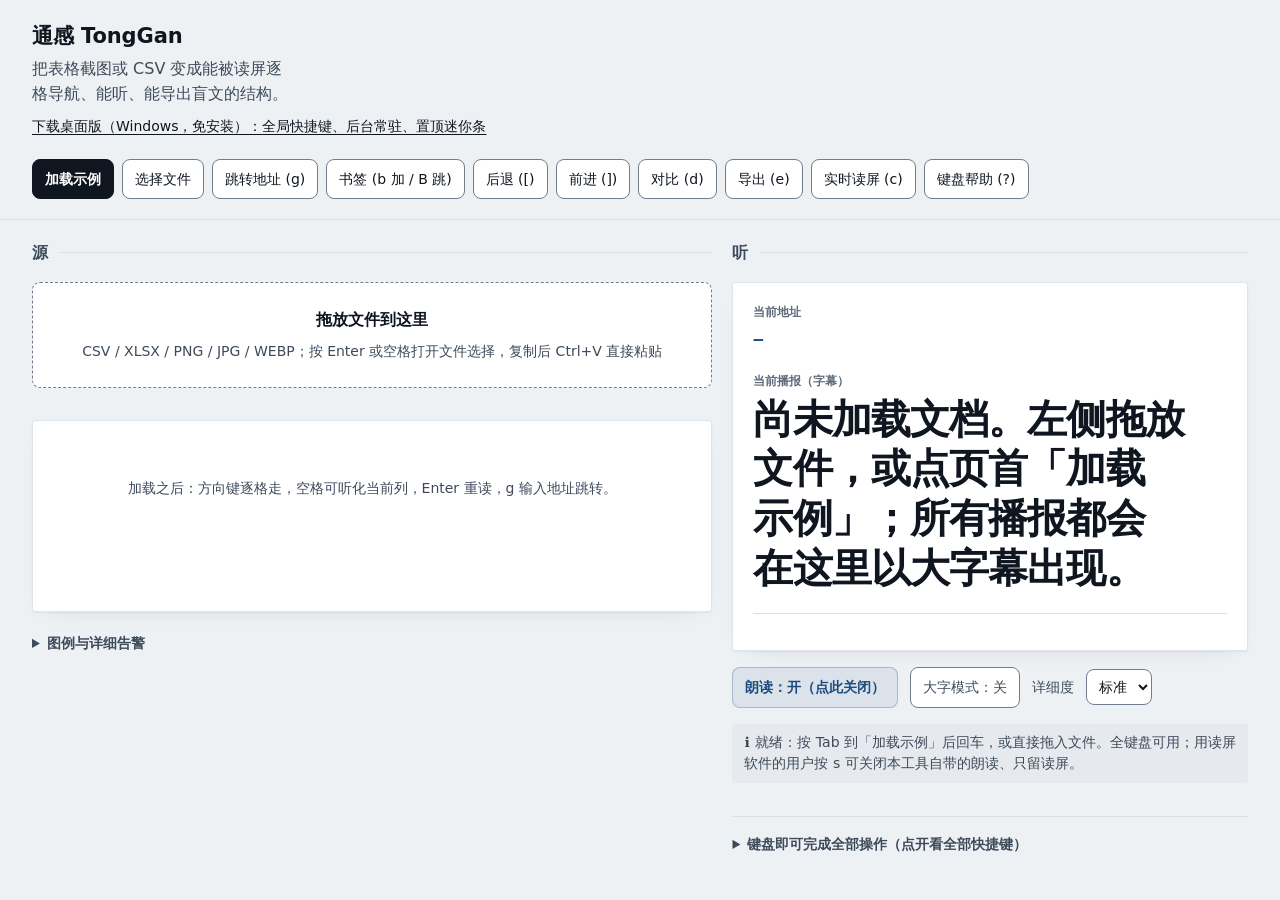
==== commit 198b7380: "deploy: 同步最新构建（入口 index-gbCpwlib.js）+ 桌面版 zip + sw v3 + 自托管 OCR 语言包 NOTICE" ====
--- a/index.html
+++ b/index.html
@@ -19,7 +19,7 @@
     <link rel="manifest" href="./manifest.webmanifest" />
     <link rel="icon" href="./icon.svg" type="image/svg+xml" />
     <meta name="theme-color" content="#0b1020" />
-    <script type="module" crossorigin src="./assets/index-Regpsj5F.js"></script>
+    <script type="module" crossorigin src="./assets/index-gbCpwlib.js"></script>
     <link rel="stylesheet" crossorigin href="./assets/index-Deu2WLwD.css">
   </head>
   <body>
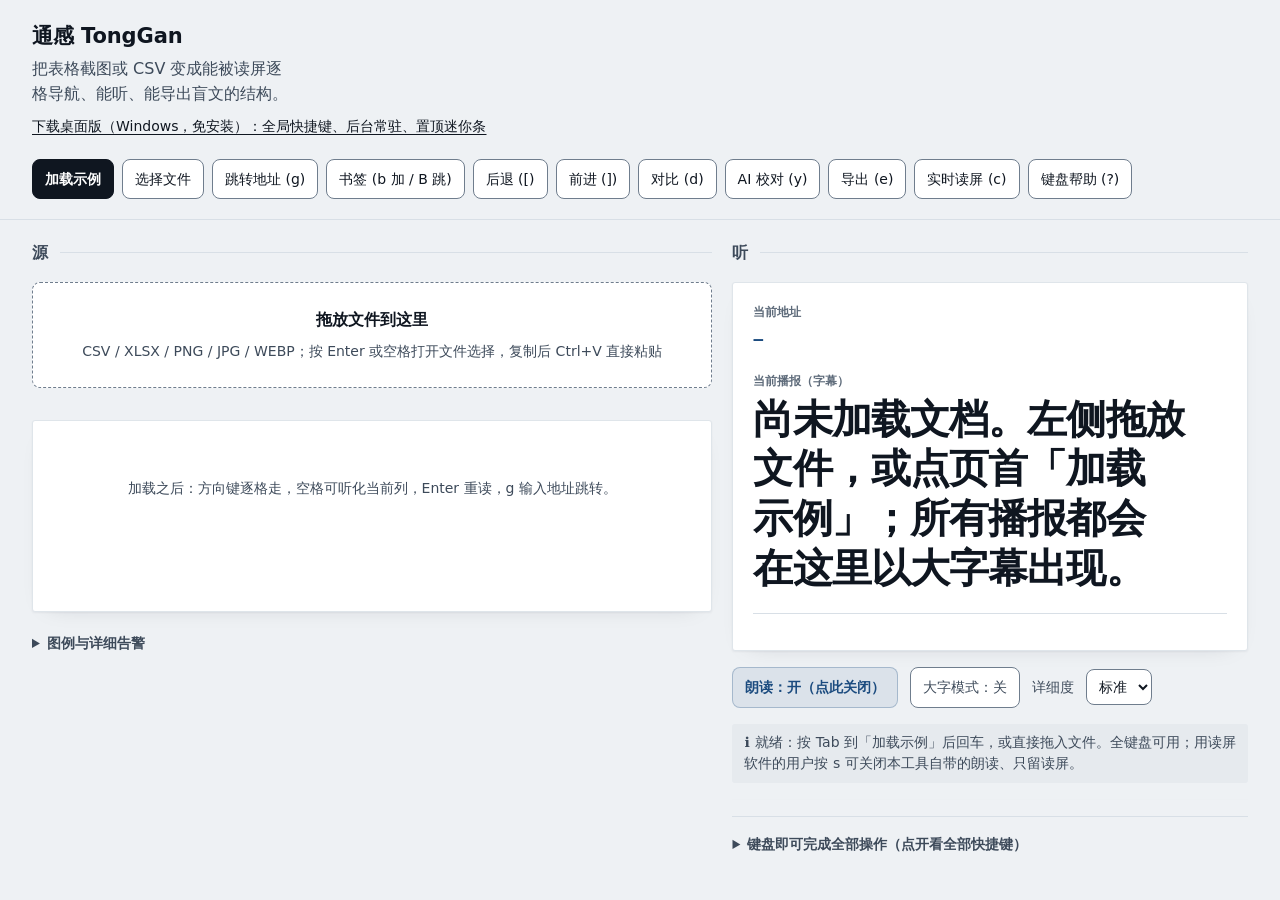
==== commit 8a2f6822: "deploy: 分辨率归一化 + AI 校对（默认关闭）" ====
--- a/index.html
+++ b/index.html
@@ -19,7 +19,7 @@
     <link rel="manifest" href="./manifest.webmanifest" />
     <link rel="icon" href="./icon.svg" type="image/svg+xml" />
     <meta name="theme-color" content="#0b1020" />
-    <script type="module" crossorigin src="./assets/index-gbCpwlib.js"></script>
+    <script type="module" crossorigin src="./assets/index-o-H0g3_A.js"></script>
     <link rel="stylesheet" crossorigin href="./assets/index-Deu2WLwD.css">
   </head>
   <body>
